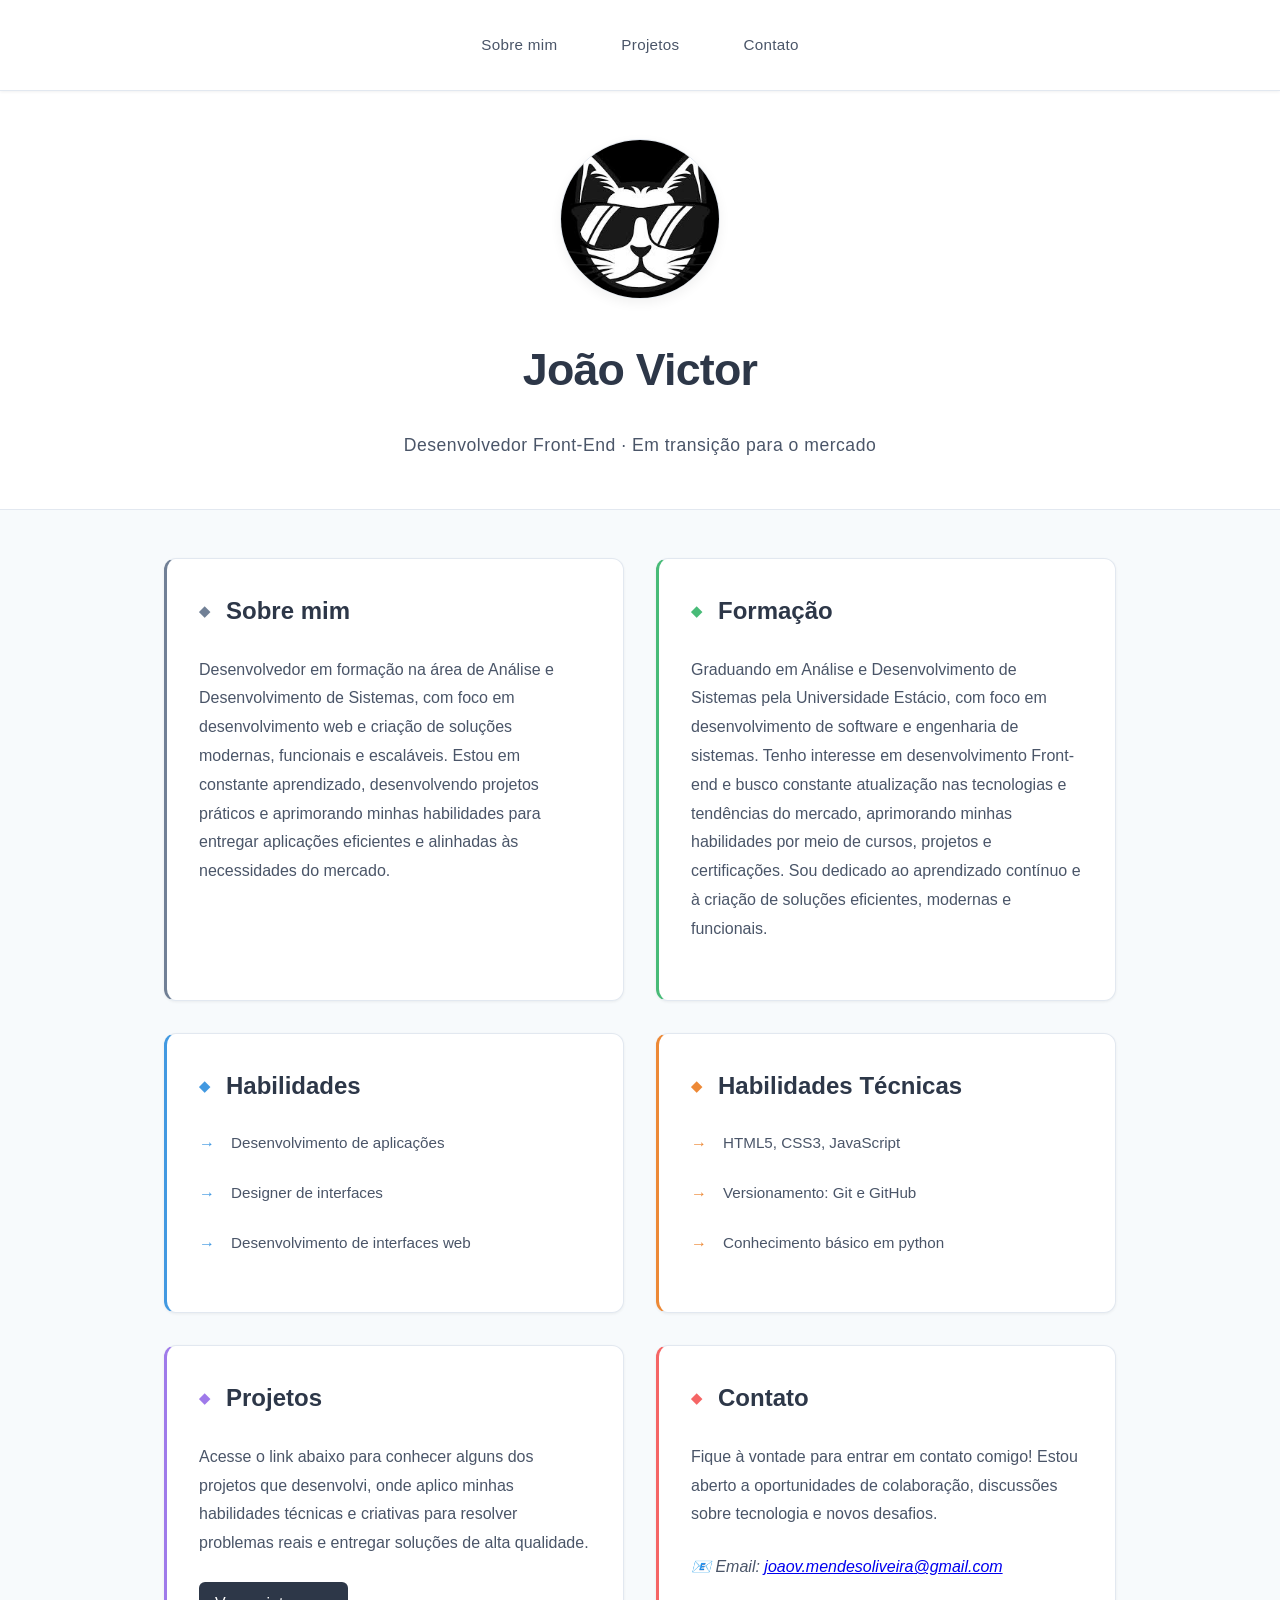
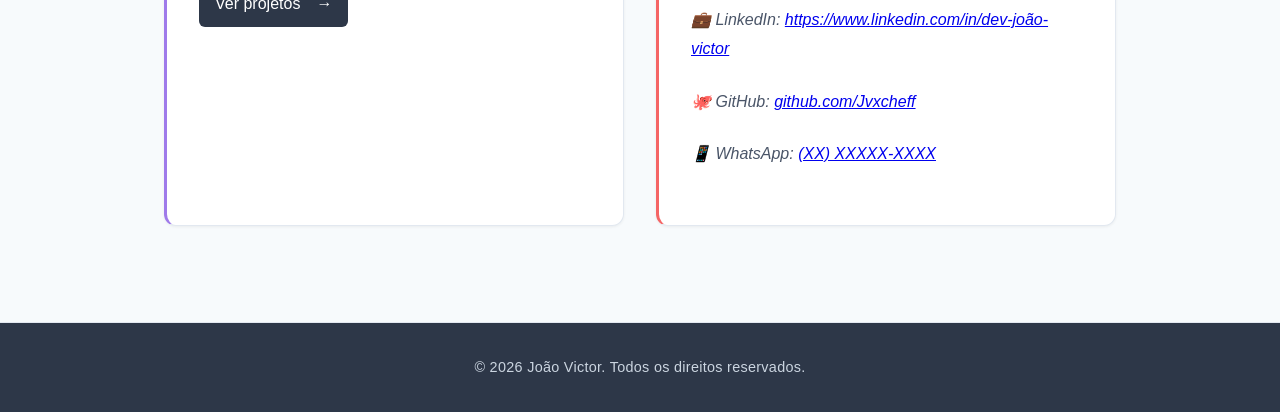
==== index.html @ bdfa2747 "Add files via upload" ====
<!DOCTYPE html>
<html lang="pt-BR">
<head>
    <meta charset="UTF-8">
    <meta name="viewport" content="width=device-width, initial-scale=1.0">
    <meta name="description" content="Portfólio de João Victor - Profissional em Análise e Desenvolvimento de Sistemas">
    <title>João Victor - Desenvolvedor de Sistemas</title>
    <link rel="stylesheet" href="index.css">
</head>
<body>
    <nav aria-label="Menu principal">
        <ul>
            <li>
                <a href="#about">Sobre mim</a>
            </li>
            <li>
                <a href="projetos.html">Projetos</a>
            </li>
            <li>
                <a href="#contact">Contato</a>
            </li>
        </ul>
    </nav>

    <header>
        <figure class="profile-container">
            <img src="/assets/perfil.jpg" alt="Foto de perfil de João Victor">
        </figure>
        <h1>João Victor</h1>
        <p class="tagline">Desenvolvedor Front-End · Em transição para o mercado</p>
    </header>

    <main>
        <article>
            <section id="about">
                <h2>Sobre mim</h2>
                <p>
                  Desenvolvedor em formação na área de Análise e Desenvolvimento de Sistemas, com foco em desenvolvimento web e criação de soluções modernas, funcionais e escaláveis. Estou em constante aprendizado, desenvolvendo projetos práticos e aprimorando minhas habilidades para entregar aplicações eficientes e alinhadas às necessidades do mercado.
            </section>
            <section id="education">
                <h2>Formação</h2>
                <p>
                    Graduando em Análise e Desenvolvimento de Sistemas pela Universidade Estácio, com foco em desenvolvimento de software e engenharia de sistemas. Tenho interesse em desenvolvimento Front-end e busco constante atualização nas tecnologias e tendências do mercado, aprimorando minhas habilidades por meio de cursos, projetos e certificações. Sou dedicado ao aprendizado contínuo e à criação de soluções eficientes, modernas e funcionais.
            </section>
            <section id="skills">
                <h2>Habilidades</h2>
                <ul>
                    <li>Desenvolvimento de aplicações</li>
                    <li>Designer de interfaces</li>
                    <li>Desenvolvimento de interfaces web</li>
                </ul>
            </section>
            <section id="technical-skills">
                <h2>Habilidades Técnicas</h2>
                <ul>
                    <li>HTML5, CSS3, JavaScript</li>
                    <li>Versionamento: Git e GitHub</li>
                    <li>Conhecimento básico em python</li>
                </ul>
            </section>
            <section id="projects">
                <h2>Projetos</h2>
                <p>
                    Acesse o link abaixo para conhecer alguns dos projetos que desenvolvi, onde aplico minhas habilidades técnicas e criativas para resolver problemas reais e entregar soluções de alta qualidade.
                </p>
                <p>
                   <a href="projetos.html" class="btn-proj">
                    Ver projetos
                    <span>→</span>
                   </a>
                </p>
            </section>
            <section id="contact">
                <h2>Contato</h2>
                <p>
                    Fique à vontade para entrar em contato comigo! Estou aberto a oportunidades de colaboração, discussões sobre tecnologia e novos desafios.
                </p>
                <address>
                    <p>📧 Email: <a href="mailto:seu.email@example.com">joaov.mendesoliveira@gmail.com</a></p>
                    <p>💼 LinkedIn: <a href="https://linkedin.com/in/seu-perfil" target="_blank">https://www.linkedin.com/in/dev-joão-victor</a></p>
                    <p>🐙 GitHub: <a href="https://github.com/Jvxcheff" target="_blank">github.com/Jvxcheff</a></p>
                    <p>📱 WhatsApp: <a href="https://wa.me/seu-numero" target="_blank">(XX) XXXXX-XXXX</a></p>
                </address>
            </section>
        </article>
    </main>

    <footer>
        <p>&copy; 2026 João Victor. Todos os direitos reservados.</p>
    </footer>

    <script src="logic.js"></script>
</body>
</html>
---- index.css ----
/* ================================
   VARIÁVEIS CSS (Semântica)
   ================================ */
:root {
  --color-primary: #2d3748;
  --color-primary-light: #4a5568;
  --color-primary-dark: #1a202c;
  --color-accent: #718096;
  --color-accent-light: #cbd5e0;
  --color-success: #48bb78;
  --color-text-primary: #1a202c;
  --color-text-secondary: #4a5568;
  --color-bg-primary: #ffffff;
  --color-bg-secondary: #f7fafc;
  --color-border: #e2e8f0;
  --color-shadow: rgba(0, 0, 0, 0.06);
  --color-shadow-hover: rgba(0, 0, 0, 0.08);
  
  --spacing-xs: 0.5rem;
  --spacing-sm: 1rem;
  --spacing-md: 1.5rem;
  --spacing-lg: 2rem;
  --spacing-xl: 3rem;
  
  --radius-sm: 6px;
  --radius-md: 8px;
  --radius-lg: 12px;
  --radius-full: 9999px;
  
  --transition-fast: 0.2s ease-in-out;
  --transition-smooth: 0.3s ease-in-out;
  
  --font-sans: -apple-system, BlinkMacSystemFont, 'Segoe UI', 'Roboto', 'Oxygen', 'Ubuntu', 'Cantarell', sans-serif;
}

/* ================================
   RESET & ESTILOS GLOBAIS
   ================================ */
* {
  margin: 0;
  padding: 0;
  box-sizing: border-box;
}

html {
  scroll-behavior: smooth;
}

body {
  font-family: var(--font-sans);
  background: var(--color-bg-secondary);
  color: var(--color-text-primary);
  line-height: 1.7;
  min-height: 100vh;
  display: flex;
  flex-direction: column;
}

/* ================================
   BARRA DE NAVEGAÇÃO (NAV)
   ================================ */
nav[aria-label="Menu principal"] {
  background: var(--color-bg-primary);
  padding: var(--spacing-md) 0;
  position: sticky;
  top: 0;
  z-index: 1000;
  box-shadow: 0 1px 3px var(--color-shadow);
  border-bottom: 1px solid var(--color-border);
}

nav ul {
  list-style: none;
  display: flex;
  justify-content: center;
  gap: var(--spacing-lg);
  flex-wrap: wrap;
  max-width: 1200px;
  margin: 0 auto;
  padding: 0 var(--spacing-md);
}

nav li {
  margin: 0;
}

nav a {
  text-decoration: none;
  color: var(--color-text-secondary);
  font-weight: 500;
  font-size: 0.95rem;
  transition: all var(--transition-fast);
  padding: var(--spacing-xs) var(--spacing-sm);
  border-radius: var(--radius-sm);
  display: inline-block;
  position: relative;
  letter-spacing: 0.3px;
}

nav a:hover,
nav a:focus {
  color: var(--color-primary);
  background-color: var(--color-bg-secondary);
  outline: none;
}

nav a::after {
  content: '';
  position: absolute;
  bottom: -2px;
  left: 0;
  width: 0;
  height: 2px;
  background-color: var(--color-primary);
  transition: width var(--transition-smooth);
}

nav a:hover::after {
  width: 100%;
}

/* ================================
   CABEÇALHO (HEADER)
   ================================ */
header {
  text-align: center;
  padding: var(--spacing-xl) var(--spacing-md);
  background: var(--color-bg-primary);
  border-bottom: 1px solid var(--color-border);
}

.profile-container {
  width: 160px;
  height: 160px;
  margin: 0 auto var(--spacing-lg);
  border-radius: var(--radius-full);
  overflow: hidden;
  border: 1px solid var(--color-border);
  box-shadow: 0 4px 12px var(--color-shadow);
  transition: transform var(--transition-smooth), box-shadow var(--transition-smooth);
  animation: slideDown 0.6s ease-out;
}

.profile-container:hover {
  transform: scale(1.03);
  box-shadow: 0 8px 24px var(--color-shadow-hover);
}

.profile-container img {
  width: 100%;
  height: 100%;
  object-fit: cover;
  transition: transform var(--transition-smooth);
}

.profile-container:hover img {
  transform: scale(1.05);
}

.btn-proj{
  display: inline-flex;
  align-items: center;
  gap: var(--spacing-sm);
  background-color: var(--color-primary);
  color: var(--color-bg-primary);
  padding: var(--spacing-xs) var(--spacing-sm);
  border-radius: var(--radius-sm);
  font-weight: 500;
  text-decoration: none;
  transition: all var(--transition-fast);
}

header h1 {
  font-size: 2.8rem;
  color: var(--color-primary);
  margin-bottom: var(--spacing-sm);
  font-weight: 700;
  letter-spacing: -0.8px;
  animation: slideUp 0.6s ease-out 0.1s both;
}

header .tagline {
  font-size: 1.1rem;
  color: var(--color-text-secondary);
  margin: var(--spacing-md) 0 0;
  font-weight: 400;
  animation: slideUp 0.6s ease-out 0.2s both;
  letter-spacing: 0.5px;
}

/* ================================
   CONTEÚDO PRINCIPAL (MAIN)
   ================================ */
main {
  flex: 1;
  width: 90%;
  max-width: 1000px;
  margin: var(--spacing-xl) auto;
  padding: 0 var(--spacing-md);
}

article {
  display: grid;
  grid-template-columns: repeat(auto-fit, minmax(300px, 1fr));
  gap: var(--spacing-lg);
}

/* ================================
   SEÇÕES (SECTIONS)
   ================================ */
section {
  background: var(--color-bg-primary);
  padding: var(--spacing-lg);
  border-radius: var(--radius-lg);
  box-shadow: 0 1px 3px var(--color-shadow);
  transition: all var(--transition-smooth);
  border-left: 3px solid var(--color-accent);
  animation: fadeIn 0.6s ease-out;
  border: 1px solid var(--color-border);
  border-left: 3px solid var(--color-accent);
}

section:nth-child(2) {
  --section-color: #48bb78;
  border-left-color: #48bb78;
  animation-delay: 0.1s;
}

section:nth-child(3) {
  --section-color: #4299e1;
  border-left-color: #4299e1;
  animation-delay: 0.2s;
}

section:nth-child(4) {
  --section-color: #ed8936;
  border-left-color: #ed8936;
  animation-delay: 0.3s;
}

section:nth-child(5) {
  --section-color: #9f7aea;
  border-left-color: #9f7aea;
  animation-delay: 0.4s;
}

section:nth-child(6) {
  --section-color: #f56565;
  border-left-color: #f56565;
  animation-delay: 0.5s;
}

section:hover {
  transform: translateY(-4px);
  box-shadow: 0 4px 12px var(--color-shadow-hover);
  border-left-color: var(--section-color, var(--color-accent));
}

section h2 {
  font-size: 1.5rem;
  margin-bottom: var(--spacing-md);
  color: var(--color-primary);
  font-weight: 600;
  display: flex;
  align-items: center;
  gap: var(--spacing-sm);
}

section h2::before {
  content: '◆';
  color: var(--section-color, var(--color-accent));
  font-size: 0.9rem;
}

/* ================================
   TEXTOS
   ================================ */
section p {
  color: var(--color-text-secondary);
  line-height: 1.8;
  margin-bottom: var(--spacing-md);
  text-align: left;
}

/* ================================
   LISTAS
   ================================ */
section ul {
  list-style: none;
  padding: 0;
}

section li {
  color: var(--color-text-secondary);
  margin-bottom: var(--spacing-md);
  padding-left: var(--spacing-lg);
  position: relative;
  transition: all var(--transition-fast);
  font-size: 0.95rem;
}

section li:hover {
  color: var(--color-primary);
  transform: translateX(4px);
}

section li::before {
  content: '→';
  position: absolute;
  left: 0;
  color: var(--section-color, var(--color-accent));
  font-weight: 600;
  font-size: 1rem;
}

/* ================================
   RODAPÉ (FOOTER)
   ================================ */
footer {
  text-align: center;
  padding: var(--spacing-lg);
  margin-top: var(--spacing-xl);
  background: var(--color-primary);
  color: var(--color-bg-primary);
  border-top: 1px solid var(--color-border);
  font-weight: 400;
  font-size: 0.9rem;
}

footer p {
  color: var(--color-accent-light);
  letter-spacing: 0.3px;
}

/* ================================
   ANIMAÇÕES
   ================================ */
@keyframes slideDown {
  from {
    opacity: 0;
    transform: translateY(-20px);
  }
  to {
    opacity: 1;
    transform: translateY(0);
  }
}

@keyframes slideUp {
  from {
    opacity: 0;
    transform: translateY(20px);
  }
  to {
    opacity: 1;
    transform: translateY(0);
  }
}

@keyframes fadeIn {
  from {
    opacity: 0;
  }
  to {
    opacity: 1;
  }
}

@keyframes ripple-animation {
  to {
    transform: scale(4);
    opacity: 0;
  }
}

/* ================================
   RESPONSIVIDADE
   ================================ */
@media (max-width: 768px) {
  header {
    padding: var(--spacing-lg) var(--spacing-md);
  }

  header h1 {
    font-size: 2rem;
  }

  header .tagline {
    font-size: 1rem;
  }

  .profile-container {
    width: 130px;
    height: 130px;
  }

  nav ul {
    gap: var(--spacing-md);
  }

  nav a {
    font-size: 0.9rem;
    padding: var(--spacing-xs) var(--spacing-sm);
  }

  main {
    width: 95%;
    margin: var(--spacing-lg) auto;
  }

  article {
    grid-template-columns: 1fr;
  }

  section {
    padding: var(--spacing-md);
  }

  section h2 {
    font-size: 1.3rem;
  }

  section li {
    padding-left: var(--spacing-md);
  }
}

@media (max-width: 480px) {
  header h1 {
    font-size: 1.5rem;
  }

  header .tagline {
    font-size: 0.9rem;
  }

  .profile-container {
    width: 110px;
    height: 110px;
  }

  nav ul {
    gap: var(--spacing-sm);
    flex-direction: column;
  }

  nav a {
    font-size: 0.85rem;
    padding: var(--spacing-xs);
  }

  main {
    width: 98%;
  }

  section {
    padding: var(--spacing-md);
  }

  section h2 {
    font-size: 1.1rem;
  }

  section p {
    font-size: 0.9rem;
  }

  section li {
    font-size: 0.9rem;
    padding-left: var(--spacing-md);
  }
}
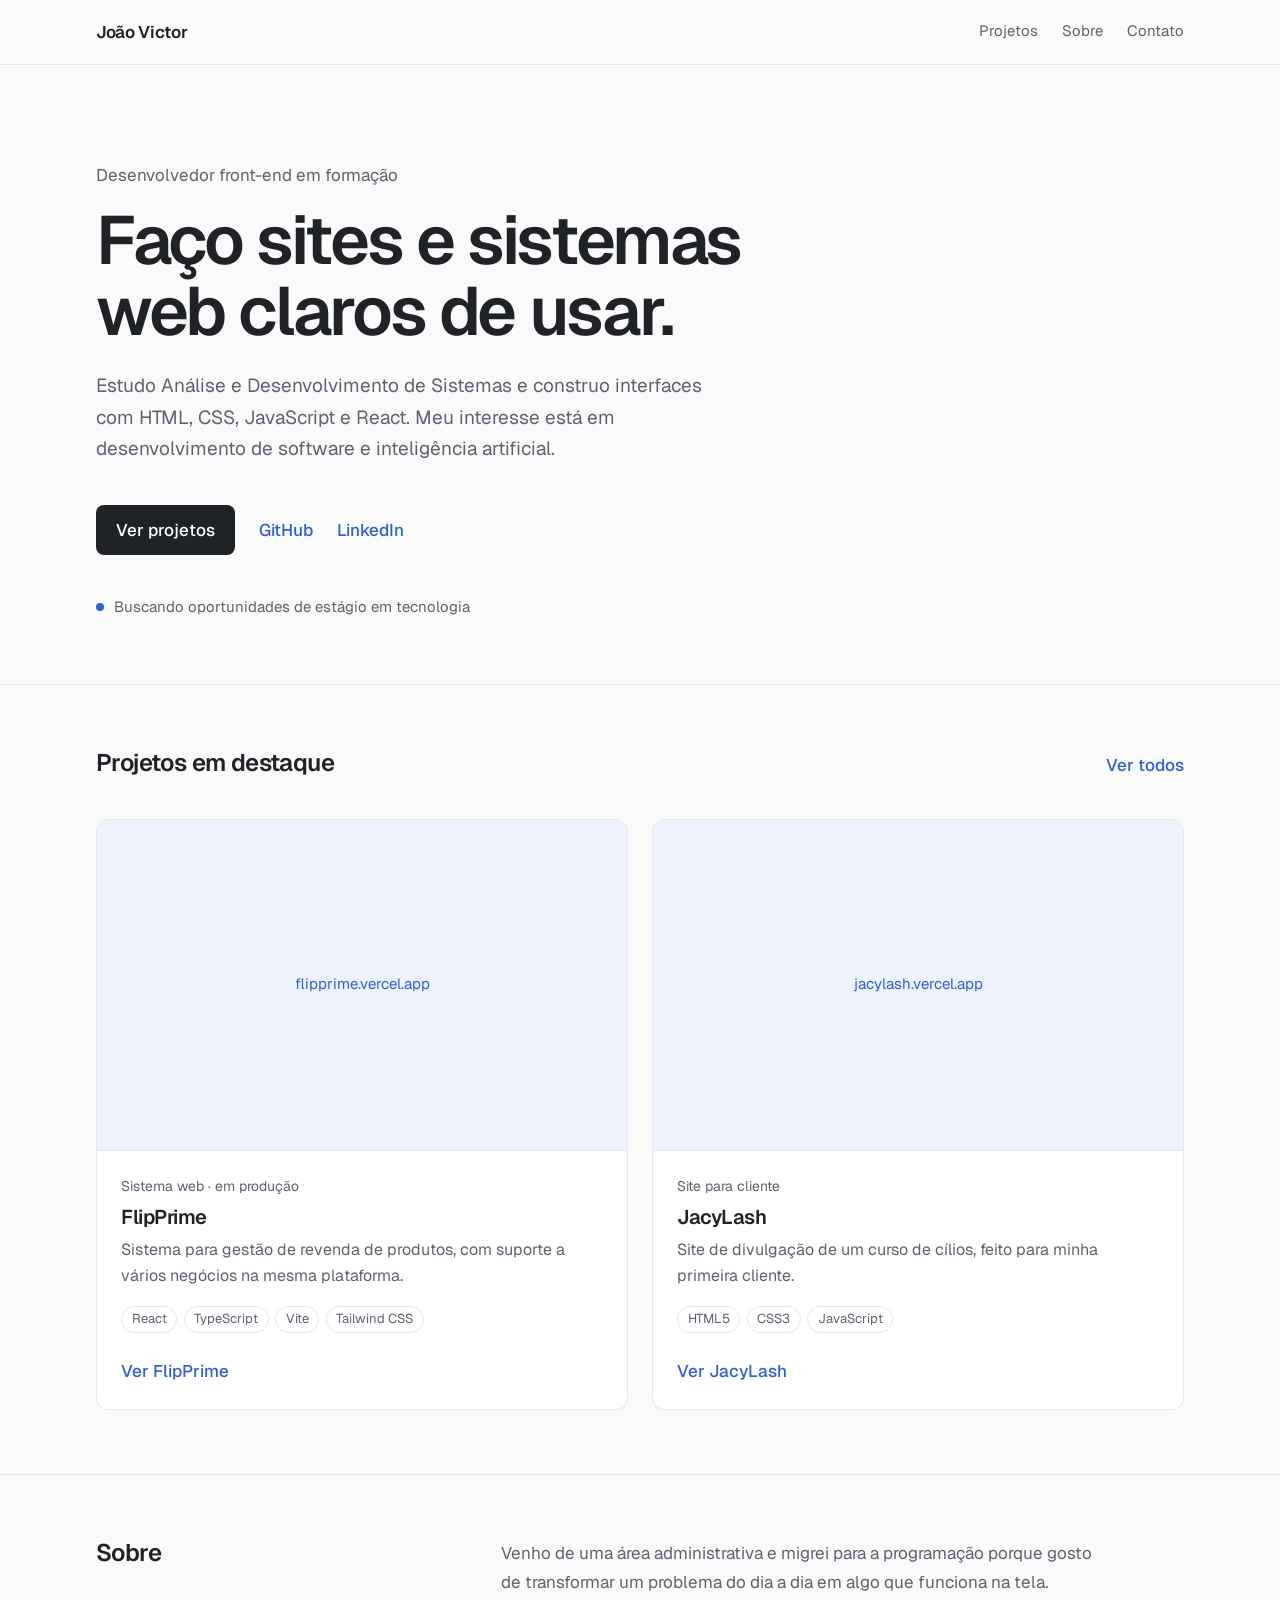
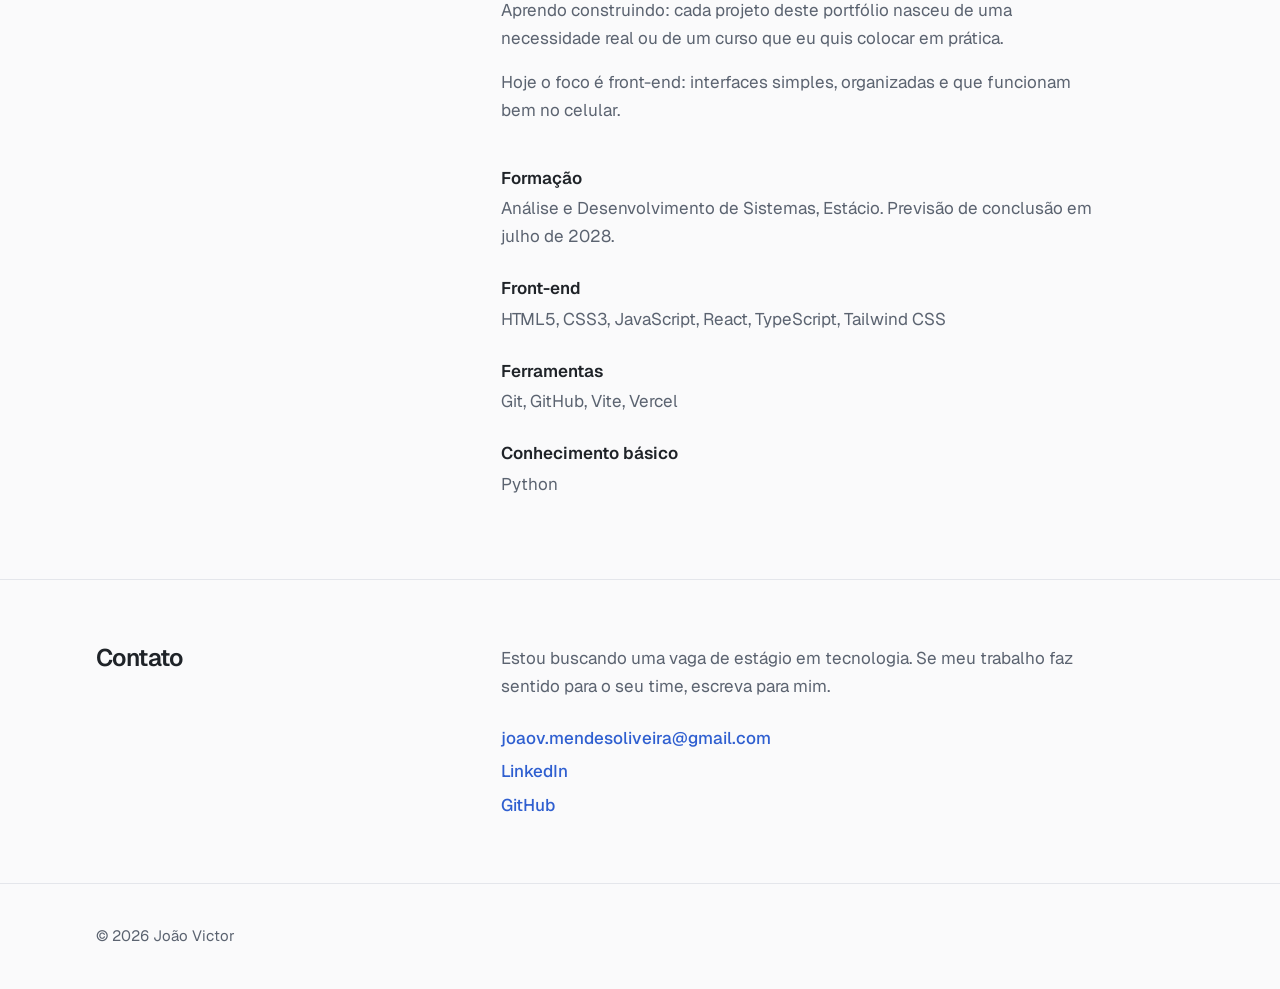
==== commit 9d82eb3b: "Redesign completo do portfólio" ====
--- a/index.html
+++ b/index.html
@@ -1,94 +1,172 @@
-<!DOCTYPE html>
-<html lang="pt-BR">
-<head>
-    <meta charset="UTF-8">
-    <meta name="viewport" content="width=device-width, initial-scale=1.0">
-    <meta name="description" content="Portfólio de João Victor - Profissional em Análise e Desenvolvimento de Sistemas">
-    <title>João Victor - Desenvolvedor de Sistemas</title>
-    <link rel="stylesheet" href="index.css">
-</head>
-<body>
-    <nav aria-label="Menu principal">
-        <ul>
-            <li>
-                <a href="#about">Sobre mim</a>
-            </li>
-            <li>
-                <a href="projetos.html">Projetos</a>
-            </li>
-            <li>
-                <a href="#contact">Contato</a>
-            </li>
-        </ul>
-    </nav>
-
-    <header>
-        <figure class="profile-container">
-            <img src="/assets/perfil.jpg" alt="Foto de perfil de João Victor">
-        </figure>
-        <h1>João Victor</h1>
-        <p class="tagline">Desenvolvedor Front-End · Em transição para o mercado</p>
-    </header>
-
-    <main>
-        <article>
-            <section id="about">
-                <h2>Sobre mim</h2>
-                <p>
-                  Desenvolvedor em formação na área de Análise e Desenvolvimento de Sistemas, com foco em desenvolvimento web e criação de soluções modernas, funcionais e escaláveis. Estou em constante aprendizado, desenvolvendo projetos práticos e aprimorando minhas habilidades para entregar aplicações eficientes e alinhadas às necessidades do mercado.
-            </section>
-            <section id="education">
-                <h2>Formação</h2>
-                <p>
-                    Graduando em Análise e Desenvolvimento de Sistemas pela Universidade Estácio, com foco em desenvolvimento de software e engenharia de sistemas. Tenho interesse em desenvolvimento Front-end e busco constante atualização nas tecnologias e tendências do mercado, aprimorando minhas habilidades por meio de cursos, projetos e certificações. Sou dedicado ao aprendizado contínuo e à criação de soluções eficientes, modernas e funcionais.
-            </section>
-            <section id="skills">
-                <h2>Habilidades</h2>
-                <ul>
-                    <li>Desenvolvimento de aplicações</li>
-                    <li>Designer de interfaces</li>
-                    <li>Desenvolvimento de interfaces web</li>
-                </ul>
-            </section>
-            <section id="technical-skills">
-                <h2>Habilidades Técnicas</h2>
-                <ul>
-                    <li>HTML5, CSS3, JavaScript</li>
-                    <li>Versionamento: Git e GitHub</li>
-                    <li>Conhecimento básico em python</li>
-                </ul>
-            </section>
-            <section id="projects">
-                <h2>Projetos</h2>
-                <p>
-                    Acesse o link abaixo para conhecer alguns dos projetos que desenvolvi, onde aplico minhas habilidades técnicas e criativas para resolver problemas reais e entregar soluções de alta qualidade.
-                </p>
-                <p>
-                   <a href="projetos.html" class="btn-proj">
-                    Ver projetos
-                    <span>→</span>
-                   </a>
-                </p>
-            </section>
-            <section id="contact">
-                <h2>Contato</h2>
-                <p>
-                    Fique à vontade para entrar em contato comigo! Estou aberto a oportunidades de colaboração, discussões sobre tecnologia e novos desafios.
-                </p>
-                <address>
-                    <p>📧 Email: <a href="mailto:seu.email@example.com">joaov.mendesoliveira@gmail.com</a></p>
-                    <p>💼 LinkedIn: <a href="https://linkedin.com/in/seu-perfil" target="_blank">https://www.linkedin.com/in/dev-joão-victor</a></p>
-                    <p>🐙 GitHub: <a href="https://github.com/Jvxcheff" target="_blank">github.com/Jvxcheff</a></p>
-                    <p>📱 WhatsApp: <a href="https://wa.me/seu-numero" target="_blank">(XX) XXXXX-XXXX</a></p>
-                </address>
-            </section>
-        </article>
-    </main>
-
-    <footer>
-        <p>&copy; 2026 João Victor. Todos os direitos reservados.</p>
-    </footer>
-
-    <script src="logic.js"></script>
-</body>
-</html>+<!DOCTYPE html>
+<html lang="pt-BR">
+<head>
+  <meta charset="UTF-8">
+  <meta name="viewport" content="width=device-width, initial-scale=1.0">
+  <title>João Victor — Desenvolvedor front-end</title>
+  <meta name="description" content="Portfólio de João Victor, desenvolvedor front-end em formação e estudante de Análise e Desenvolvimento de Sistemas. Projetos com HTML, CSS, JavaScript e React.">
+  <meta name="theme-color" content="#fafafb">
+
+  <meta property="og:title" content="João Victor — Desenvolvedor front-end">
+  <meta property="og:description" content="Sites e sistemas web claros de usar. Estudante de ADS, buscando estágio em tecnologia.">
+  <meta property="og:type" content="website">
+
+  <link rel="icon" href="data:image/svg+xml,%3Csvg xmlns='http://www.w3.org/2000/svg' viewBox='0 0 32 32'%3E%3Crect width='32' height='32' rx='8' fill='%231f2328'/%3E%3Ctext x='16' y='22' font-family='sans-serif' font-size='16' font-weight='600' text-anchor='middle' fill='white'%3EJV%3C/text%3E%3C/svg%3E">
+
+  <link rel="preconnect" href="https://fonts.googleapis.com">
+  <link rel="preconnect" href="https://fonts.gstatic.com" crossorigin>
+  <link href="https://fonts.googleapis.com/css2?family=Geist:wght@400;500;600&display=swap" rel="stylesheet">
+  <link rel="stylesheet" href="style.css">
+</head>
+<body>
+  <a class="skip-link" href="#conteudo">Ir para o conteúdo</a>
+
+  <header class="site-header">
+    <div class="container site-header__inner">
+      <a class="brand" href="index.html">João Victor</a>
+      <nav class="nav" aria-label="Principal">
+        <a href="projetos.html">Projetos</a>
+        <a href="#sobre">Sobre</a>
+        <a href="#contato">Contato</a>
+      </nav>
+    </div>
+  </header>
+
+  <main id="conteudo">
+    <section class="hero">
+      <div class="container">
+        <p class="hero__role">Desenvolvedor front-end em formação</p>
+        <h1 class="hero__title">Faço sites e sistemas web claros de usar.</h1>
+        <p class="hero__lead">
+          Estudo Análise e Desenvolvimento de Sistemas e construo interfaces com HTML, CSS,
+          JavaScript e React. Meu interesse está em desenvolvimento de software e inteligência artificial.
+        </p>
+        <div class="hero__actions">
+          <a class="button" href="projetos.html">Ver projetos</a>
+          <a class="text-link" href="https://github.com/Jvxcheff" target="_blank" rel="noopener noreferrer">GitHub</a>
+          <a class="text-link" href="https://www.linkedin.com/in/dev-jo%C3%A3o-victor" target="_blank" rel="noopener noreferrer">LinkedIn</a>
+        </div>
+        <p class="hero__status">Buscando oportunidades de estágio em tecnologia</p>
+      </div>
+    </section>
+
+    <hr class="divider">
+
+    <section class="section" id="projetos" aria-labelledby="projetos-titulo">
+      <div class="container">
+        <div class="section__head">
+          <h2 class="section__title" id="projetos-titulo">Projetos em destaque</h2>
+          <a class="text-link" href="projetos.html">Ver todos</a>
+        </div>
+
+        <div class="projects projects--grid">
+          <article class="card">
+            <div class="card__media" data-label="flipprime.vercel.app">
+              <img src="assets/projetos/flipprime.png" width="1440" height="900" loading="lazy"
+                   alt="Captura de tela da página inicial do FlipPrime">
+            </div>
+            <div class="card__body">
+              <p class="card__kind">Sistema web · em produção</p>
+              <h3 class="card__title">FlipPrime</h3>
+              <p class="card__text">
+                Sistema para gestão de revenda de produtos, com suporte a vários negócios na mesma plataforma.
+              </p>
+              <ul class="tags" aria-label="Tecnologias">
+                <li>React</li>
+                <li>TypeScript</li>
+                <li>Vite</li>
+                <li>Tailwind CSS</li>
+              </ul>
+              <a class="card__link text-link" href="https://flipprime.vercel.app/" target="_blank" rel="noopener noreferrer">Ver FlipPrime</a>
+            </div>
+          </article>
+
+          <article class="card">
+            <div class="card__media" data-label="jacylash.vercel.app">
+              <img src="assets/projetos/jacylash.png" width="1440" height="900" loading="lazy"
+                   alt="Captura de tela do site JacyLash">
+            </div>
+            <div class="card__body">
+              <p class="card__kind">Site para cliente</p>
+              <h3 class="card__title">JacyLash</h3>
+              <p class="card__text">
+                Site de divulgação de um curso de cílios, feito para minha primeira cliente.
+              </p>
+              <ul class="tags" aria-label="Tecnologias">
+                <li>HTML5</li>
+                <li>CSS3</li>
+                <li>JavaScript</li>
+              </ul>
+              <a class="card__link text-link" href="https://jacylash.vercel.app/" target="_blank" rel="noopener noreferrer">Ver JacyLash</a>
+            </div>
+          </article>
+        </div>
+      </div>
+    </section>
+
+    <hr class="divider">
+
+    <section class="section" id="sobre" aria-labelledby="sobre-titulo">
+      <div class="container split">
+        <h2 class="section__title" id="sobre-titulo">Sobre</h2>
+        <div>
+          <div class="prose">
+            <p>
+              Venho de uma área administrativa e migrei para a programação porque gosto de transformar
+              um problema do dia a dia em algo que funciona na tela. Aprendo construindo: cada projeto
+              deste portfólio nasceu de uma necessidade real ou de um curso que eu quis colocar em prática.
+            </p>
+            <p>
+              Hoje o foco é front-end: interfaces simples, organizadas e que funcionam bem no celular.
+            </p>
+          </div>
+
+          <dl class="facts">
+            <div>
+              <dt>Formação</dt>
+              <dd>Análise e Desenvolvimento de Sistemas, Estácio. Previsão de conclusão em julho de 2028.</dd>
+            </div>
+            <div>
+              <dt>Front-end</dt>
+              <dd>HTML5, CSS3, JavaScript, React, TypeScript, Tailwind CSS</dd>
+            </div>
+            <div>
+              <dt>Ferramentas</dt>
+              <dd>Git, GitHub, Vite, Vercel</dd>
+            </div>
+            <div>
+              <dt>Conhecimento básico</dt>
+              <dd>Python</dd>
+            </div>
+          </dl>
+        </div>
+      </div>
+    </section>
+
+    <hr class="divider">
+
+    <section class="section" id="contato" aria-labelledby="contato-titulo">
+      <div class="container split">
+        <h2 class="section__title" id="contato-titulo">Contato</h2>
+        <div>
+          <p class="prose">
+            Estou buscando uma vaga de estágio em tecnologia. Se meu trabalho faz sentido para o seu time,
+            escreva para mim.
+          </p>
+          <ul class="contact-list">
+            <li><a href="mailto:joaov.mendesoliveira@gmail.com">joaov.mendesoliveira@gmail.com</a></li>
+            <li><a href="https://www.linkedin.com/in/dev-jo%C3%A3o-victor" target="_blank" rel="noopener noreferrer">LinkedIn</a></li>
+            <li><a href="https://github.com/Jvxcheff" target="_blank" rel="noopener noreferrer">GitHub</a></li>
+          </ul>
+        </div>
+      </div>
+    </section>
+  </main>
+
+  <footer class="site-footer">
+    <div class="container">© <span data-year>2026</span> João Victor</div>
+  </footer>
+
+  <script src="logic.js" defer></script>
+</body>
+</html>
--- a/style.css
+++ b/style.css
@@ -0,0 +1,488 @@
+/* ==========================================================================
+   Portfólio — João Victor
+   Estrutura deste arquivo:
+   1. Tokens (cores, tipografia, espaçamento)
+   2. Reset e base
+   3. Layout (container, seções)
+   4. Cabeçalho e rodapé
+   5. Hero
+   6. Cards de projeto
+   7. Sobre e contato
+   8. Acessibilidade e movimento
+   ========================================================================== */
+
+/* 1. Tokens ---------------------------------------------------------------
+   Todas as decisões visuais ficam aqui. Para mudar a cor de destaque do site
+   inteiro, basta trocar --accent. */
+:root {
+  --bg: #fafafb;
+  --surface: #ffffff;
+  --text: #1f2328;        /* grafite */
+  --muted: #5b6370;       /* texto secundário */
+  --line: #e4e6eb;        /* bordas sutis */
+  --accent: #2f5fd0;      /* azul discreto */
+  --accent-soft: #eef2fc;
+
+  --font: "Geist", "Inter", system-ui, -apple-system, "Segoe UI", Roboto, sans-serif;
+
+  --radius: 12px;
+  --radius-sm: 8px;
+
+  --space-1: 0.5rem;
+  --space-2: 1rem;
+  --space-3: 1.5rem;
+  --space-4: 2.5rem;
+  --space-5: 4rem;
+  --space-6: 6rem;
+
+  --container: 68rem;
+  --measure: 38rem;       /* largura máxima de texto corrido (~62 caracteres) */
+}
+
+/* 2. Reset e base --------------------------------------------------------- */
+*,
+*::before,
+*::after {
+  box-sizing: border-box;
+}
+
+html {
+  scroll-behavior: smooth;
+  -webkit-text-size-adjust: 100%;
+}
+
+body {
+  margin: 0;
+  background: var(--bg);
+  color: var(--text);
+  font-family: var(--font);
+  font-size: 1.0625rem;
+  line-height: 1.65;
+  -webkit-font-smoothing: antialiased;
+}
+
+img {
+  display: block;
+  max-width: 100%;
+  height: auto;
+}
+
+h1,
+h2,
+h3 {
+  margin: 0;
+  font-weight: 600;
+  line-height: 1.15;
+  letter-spacing: -0.025em;
+}
+
+p {
+  margin: 0;
+}
+
+ul {
+  margin: 0;
+  padding: 0;
+  list-style: none;
+}
+
+a {
+  color: inherit;
+}
+
+/* 3. Layout --------------------------------------------------------------- */
+.container {
+  width: min(100% - 2.5rem, var(--container));
+  margin-inline: auto;
+}
+
+.section {
+  padding-block: var(--space-5);
+}
+
+.section__head {
+  display: flex;
+  align-items: baseline;
+  justify-content: space-between;
+  gap: var(--space-2);
+  margin-bottom: var(--space-4);
+}
+
+.section__title {
+  font-size: 1.5rem;
+}
+
+.text-link {
+  color: var(--accent);
+  text-decoration: none;
+  font-weight: 500;
+}
+
+.text-link:hover {
+  text-decoration: underline;
+  text-underline-offset: 0.25em;
+}
+
+/* 4. Cabeçalho e rodapé --------------------------------------------------- */
+.site-header {
+  position: sticky;
+  top: 0;
+  z-index: 10;
+  background: rgb(250 250 251 / 0.88);
+  backdrop-filter: saturate(1.4) blur(10px);
+  border-bottom: 1px solid var(--line);
+}
+
+.site-header__inner {
+  display: flex;
+  align-items: center;
+  justify-content: space-between;
+  gap: var(--space-2);
+  min-height: 4rem;
+}
+
+.brand {
+  font-weight: 600;
+  letter-spacing: -0.02em;
+  text-decoration: none;
+}
+
+.nav {
+  display: flex;
+  gap: var(--space-3);
+}
+
+.nav a {
+  color: var(--muted);
+  text-decoration: none;
+  font-size: 0.9375rem;
+  padding-block: 0.25rem;
+  border-bottom: 1px solid transparent;
+  transition: color 0.15s ease, border-color 0.15s ease;
+}
+
+.nav a:hover,
+.nav a[aria-current="page"] {
+  color: var(--text);
+  border-bottom-color: var(--text);
+}
+
+.site-footer {
+  border-top: 1px solid var(--line);
+  padding-block: var(--space-4);
+  color: var(--muted);
+  font-size: 0.9375rem;
+}
+
+/* 5. Hero ----------------------------------------------------------------- */
+.hero {
+  padding-block: var(--space-6) var(--space-5);
+}
+
+.hero__role {
+  color: var(--muted);
+  margin-bottom: var(--space-2);
+}
+
+.hero__title {
+  max-width: 16ch;
+  font-size: clamp(2.5rem, 6.5vw, 4.25rem);
+  letter-spacing: -0.035em;
+  line-height: 1.04;
+}
+
+.hero__lead {
+  max-width: var(--measure);
+  margin-top: var(--space-3);
+  color: var(--muted);
+  font-size: 1.1875rem;
+}
+
+.hero__actions {
+  display: flex;
+  flex-wrap: wrap;
+  align-items: center;
+  gap: var(--space-1) var(--space-3);
+  margin-top: var(--space-4);
+}
+
+.hero__status {
+  display: inline-flex;
+  align-items: center;
+  gap: 0.6rem;
+  margin-top: var(--space-4);
+  color: var(--muted);
+  font-size: 0.9375rem;
+}
+
+.hero__status::before {
+  content: "";
+  width: 0.5rem;
+  height: 0.5rem;
+  border-radius: 50%;
+  background: var(--accent);
+}
+
+/* Botão principal */
+.button {
+  display: inline-flex;
+  align-items: center;
+  padding: 0.7rem 1.25rem;
+  border-radius: var(--radius-sm);
+  background: var(--text);
+  color: #fff;
+  font-weight: 500;
+  text-decoration: none;
+  transition: background 0.15s ease;
+}
+
+.button:hover {
+  background: var(--accent);
+}
+
+/* Única animação automática do site: a entrada do hero, uma vez. */
+.hero > .container > * {
+  animation: rise 0.6s cubic-bezier(0.2, 0.7, 0.2, 1) both;
+}
+.hero > .container > :nth-child(2) { animation-delay: 0.06s; }
+.hero > .container > :nth-child(3) { animation-delay: 0.12s; }
+.hero > .container > :nth-child(4) { animation-delay: 0.18s; }
+.hero > .container > :nth-child(5) { animation-delay: 0.24s; }
+
+@keyframes rise {
+  from { opacity: 0; transform: translateY(10px); }
+  to   { opacity: 1; transform: none; }
+}
+
+/* 6. Cards de projeto ----------------------------------------------------- */
+.projects {
+  display: grid;
+  gap: var(--space-3);
+}
+
+.projects--grid {
+  grid-template-columns: repeat(auto-fit, minmax(min(100%, 22rem), 1fr));
+}
+
+.card {
+  display: flex;
+  flex-direction: column;
+  background: var(--surface);
+  border: 1px solid var(--line);
+  border-radius: var(--radius);
+  overflow: hidden;
+  transition: border-color 0.2s ease;
+}
+
+.card:hover {
+  border-color: #c5cad6;
+}
+
+.card__media {
+  position: relative;
+  aspect-ratio: 16 / 10;
+  background: var(--accent-soft);
+  border-bottom: 1px solid var(--line);
+  overflow: hidden;
+}
+
+.card__media img {
+  width: 100%;
+  height: 100%;
+  object-fit: cover;
+  object-position: top;
+}
+
+/* Quando a imagem ainda não existe, mostramos o endereço do site. */
+.card__media.is-missing img {
+  display: none;
+}
+
+.card__media.is-missing::after {
+  content: attr(data-label);
+  position: absolute;
+  inset: 0;
+  display: grid;
+  place-items: center;
+  color: var(--accent);
+  font-size: 0.9375rem;
+}
+
+.card__body {
+  display: flex;
+  flex: 1;
+  flex-direction: column;
+  gap: var(--space-1);
+  padding: var(--space-3);
+}
+
+.card__kind {
+  color: var(--muted);
+  font-size: 0.875rem;
+}
+
+.card__title {
+  font-size: 1.25rem;
+}
+
+.card__text {
+  color: var(--muted);
+  font-size: 1rem;
+}
+
+.tags {
+  display: flex;
+  flex-wrap: wrap;
+  gap: 0.4rem;
+  margin-top: var(--space-1);
+}
+
+.tags li {
+  padding: 0.15rem 0.6rem;
+  border: 1px solid var(--line);
+  border-radius: 999px;
+  color: var(--muted);
+  font-size: 0.8125rem;
+  line-height: 1.6;
+}
+
+.card__link {
+  margin-top: auto;
+  padding-top: var(--space-2);
+}
+
+/* Variação horizontal usada na página de projetos */
+@media (min-width: 52rem) {
+  .projects--list .card {
+    flex-direction: row;
+  }
+
+  .projects--list .card__media {
+    flex: 0 0 55%;
+    aspect-ratio: auto;
+    min-height: 18rem;
+    border-bottom: 0;
+    border-right: 1px solid var(--line);
+  }
+
+  .projects--list .card__body {
+    justify-content: center;
+    padding: var(--space-4);
+  }
+}
+
+/* 7. Páginas internas, sobre e contato ------------------------------------ */
+.page-head {
+  padding-block: var(--space-5) var(--space-3);
+}
+
+.page-head__title {
+  font-size: clamp(2.25rem, 5vw, 3.25rem);
+  letter-spacing: -0.03em;
+}
+
+.page-head__lead {
+  max-width: var(--measure);
+  margin-top: var(--space-2);
+  color: var(--muted);
+  font-size: 1.1875rem;
+}
+
+.split {
+  display: grid;
+  gap: var(--space-3) var(--space-5);
+  grid-template-columns: 1fr;
+}
+
+@media (min-width: 52rem) {
+  .split {
+    grid-template-columns: 1fr 2fr;
+  }
+}
+
+.prose {
+  max-width: var(--measure);
+  color: var(--muted);
+}
+
+.prose p + p {
+  margin-top: var(--space-2);
+}
+
+.facts {
+  display: grid;
+  gap: var(--space-3);
+  margin-top: var(--space-4);
+  max-width: var(--measure);
+}
+
+.facts dt {
+  font-weight: 600;
+  color: var(--text);
+}
+
+.facts dd {
+  margin: 0.15rem 0 0;
+  color: var(--muted);
+}
+
+.contact-list {
+  display: grid;
+  gap: 0.35rem;
+  margin-top: var(--space-3);
+}
+
+.contact-list a {
+  color: var(--accent);
+  text-decoration: none;
+  font-weight: 500;
+}
+
+.contact-list a:hover {
+  text-decoration: underline;
+  text-underline-offset: 0.25em;
+}
+
+.divider {
+  border: 0;
+  border-top: 1px solid var(--line);
+  margin: 0;
+}
+
+/* 8. Acessibilidade e movimento ------------------------------------------- */
+.skip-link {
+  position: absolute;
+  left: 1rem;
+  top: -4rem;
+  padding: 0.6rem 1rem;
+  background: var(--text);
+  color: #fff;
+  border-radius: var(--radius-sm);
+  z-index: 20;
+}
+
+.skip-link:focus {
+  top: 0.75rem;
+}
+
+:focus-visible {
+  outline: 2px solid var(--accent);
+  outline-offset: 3px;
+  border-radius: 4px;
+}
+
+@media (max-width: 30rem) {
+  .section { padding-block: var(--space-4); }
+  .hero { padding-block: var(--space-5) var(--space-4); }
+}
+
+@media (prefers-reduced-motion: reduce) {
+  html { scroll-behavior: auto; }
+
+  *,
+  *::before,
+  *::after {
+    animation: none !important;
+    transition: none !important;
+  }
+}
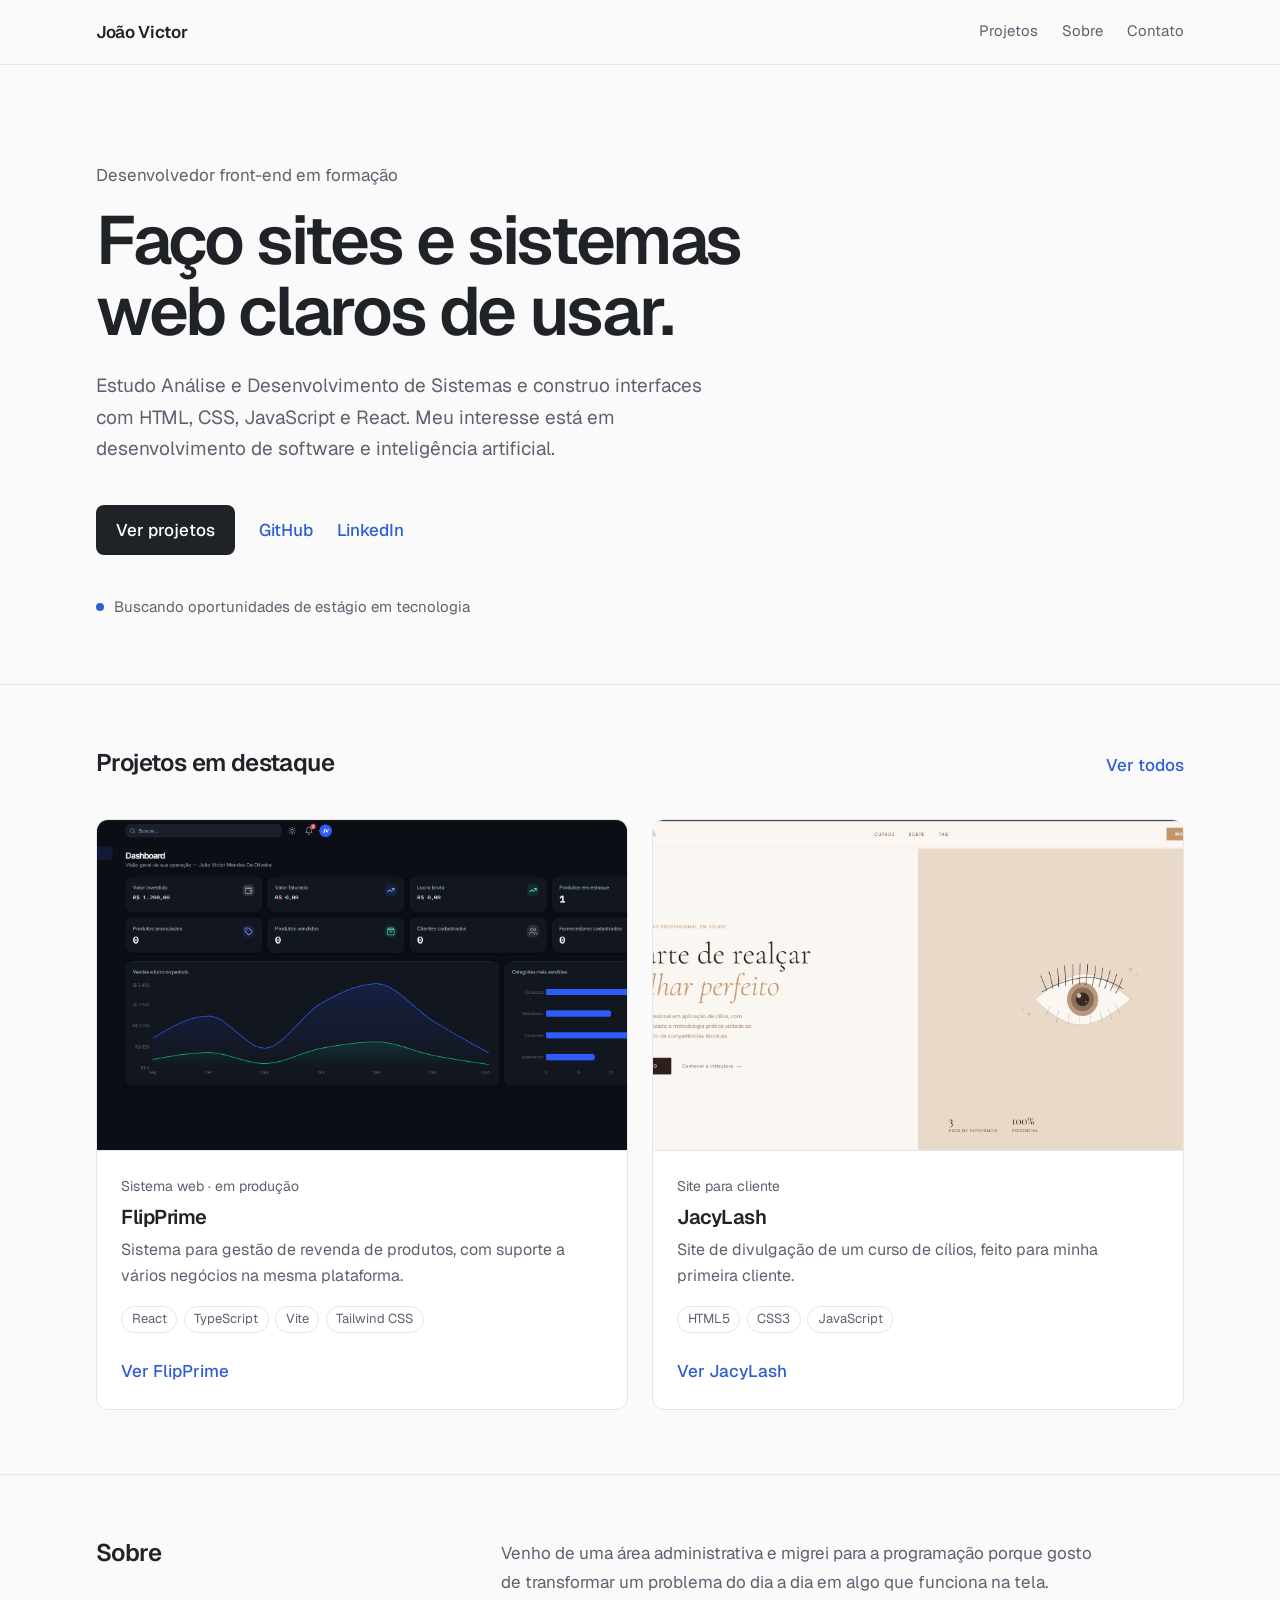
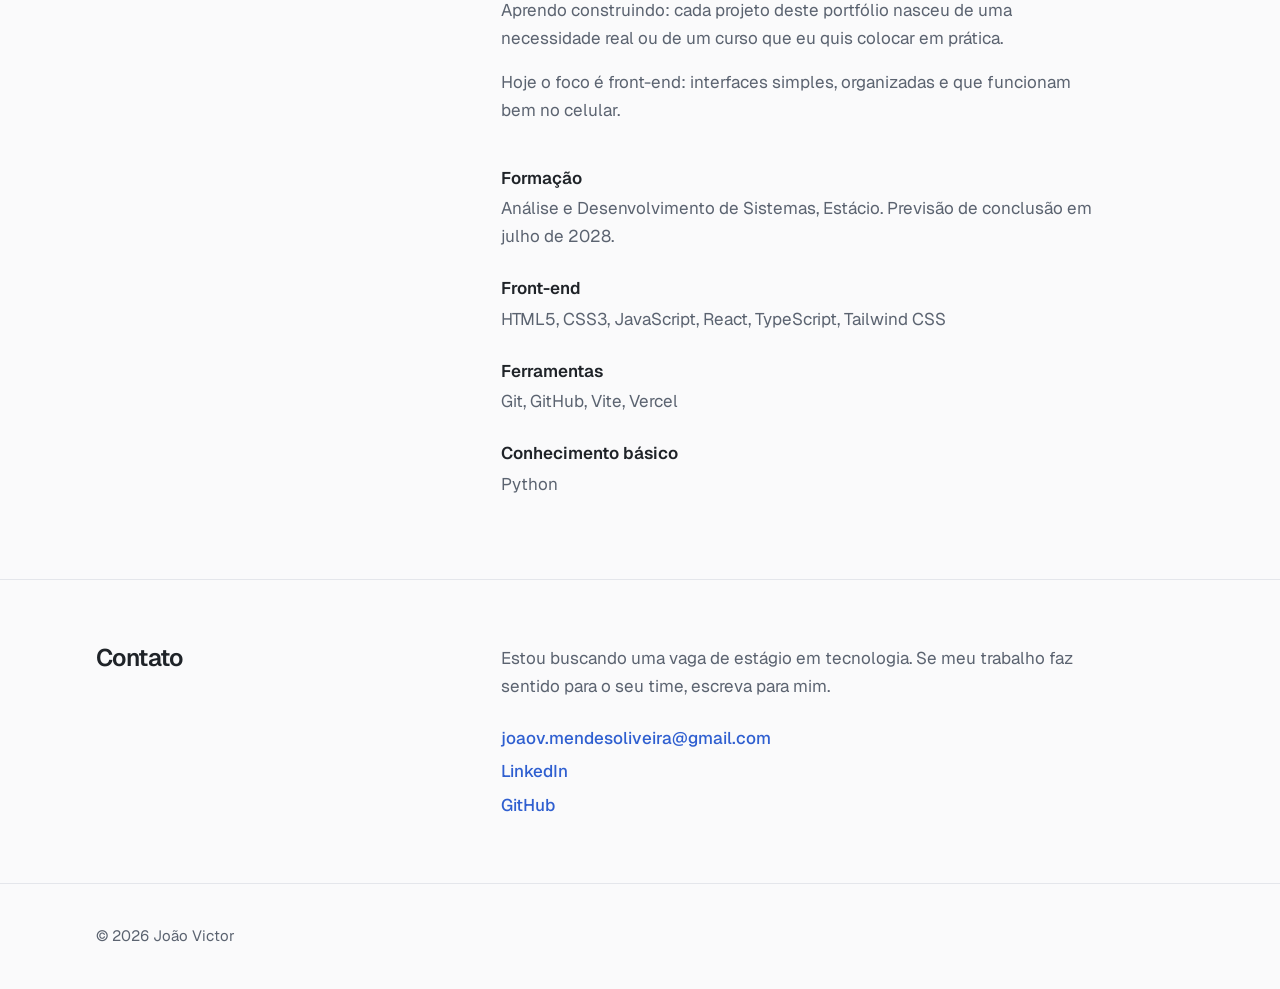
==== commit 71381a76: "Adiciona screenshots e novo design do portfólio" ====
--- a/index.html
+++ b/index.html
@@ -62,8 +62,8 @@
         <div class="projects projects--grid">
           <article class="card">
             <div class="card__media" data-label="flipprime.vercel.app">
-              <img src="assets/projetos/flipprime.png" width="1440" height="900" loading="lazy"
-                   alt="Captura de tela da página inicial do FlipPrime">
+              <img src="assets/flipprime.png" width="1440" height="900" loading="lazy"
+                   alt="Página inicial da plataforma FlipPrime em um ambiente de software de gestão. A tela mostra um painel com menus de navegação, blocos de informações, cartões de produtos e métricas organizadas em um layout moderno. O foco está em uma interface profissional e funcional, com tons escuros e uma aparência clara, organizada e voltada para operações de revenda e gerenciamento de negócios. O texto principal da tela inclui o nome FlipPrime.">
             </div>
             <div class="card__body">
               <p class="card__kind">Sistema web · em produção</p>
@@ -83,8 +83,8 @@
 
           <article class="card">
             <div class="card__media" data-label="jacylash.vercel.app">
-              <img src="assets/projetos/jacylash.png" width="1440" height="900" loading="lazy"
-                   alt="Captura de tela do site JacyLash">
+              <img src="assets/jacylash.png" width="1440" height="900" loading="lazy"
+                   alt="Página de divulgação do curso de cílios JacyLash, apresentada em uma interface de site.">
             </div>
             <div class="card__body">
               <p class="card__kind">Site para cliente</p>
--- a/style.css
+++ b/style.css
@@ -1,7 +1,7 @@
 /* ==========================================================================
    Portfólio — João Victor
    Estrutura deste arquivo:
-   1. Tokens (cores, tipografia, espaçamento)
+   1. (cores, tipografia, espaçamento)
    2. Reset e base
    3. Layout (container, seções)
    4. Cabeçalho e rodapé
@@ -11,7 +11,7 @@
    8. Acessibilidade e movimento
    ========================================================================== */
 
-/* 1. Tokens ---------------------------------------------------------------
+/* 1. ---------------------------------------------------------------
    Todas as decisões visuais ficam aqui. Para mudar a cor de destaque do site
    inteiro, basta trocar --accent. */
 :root {
